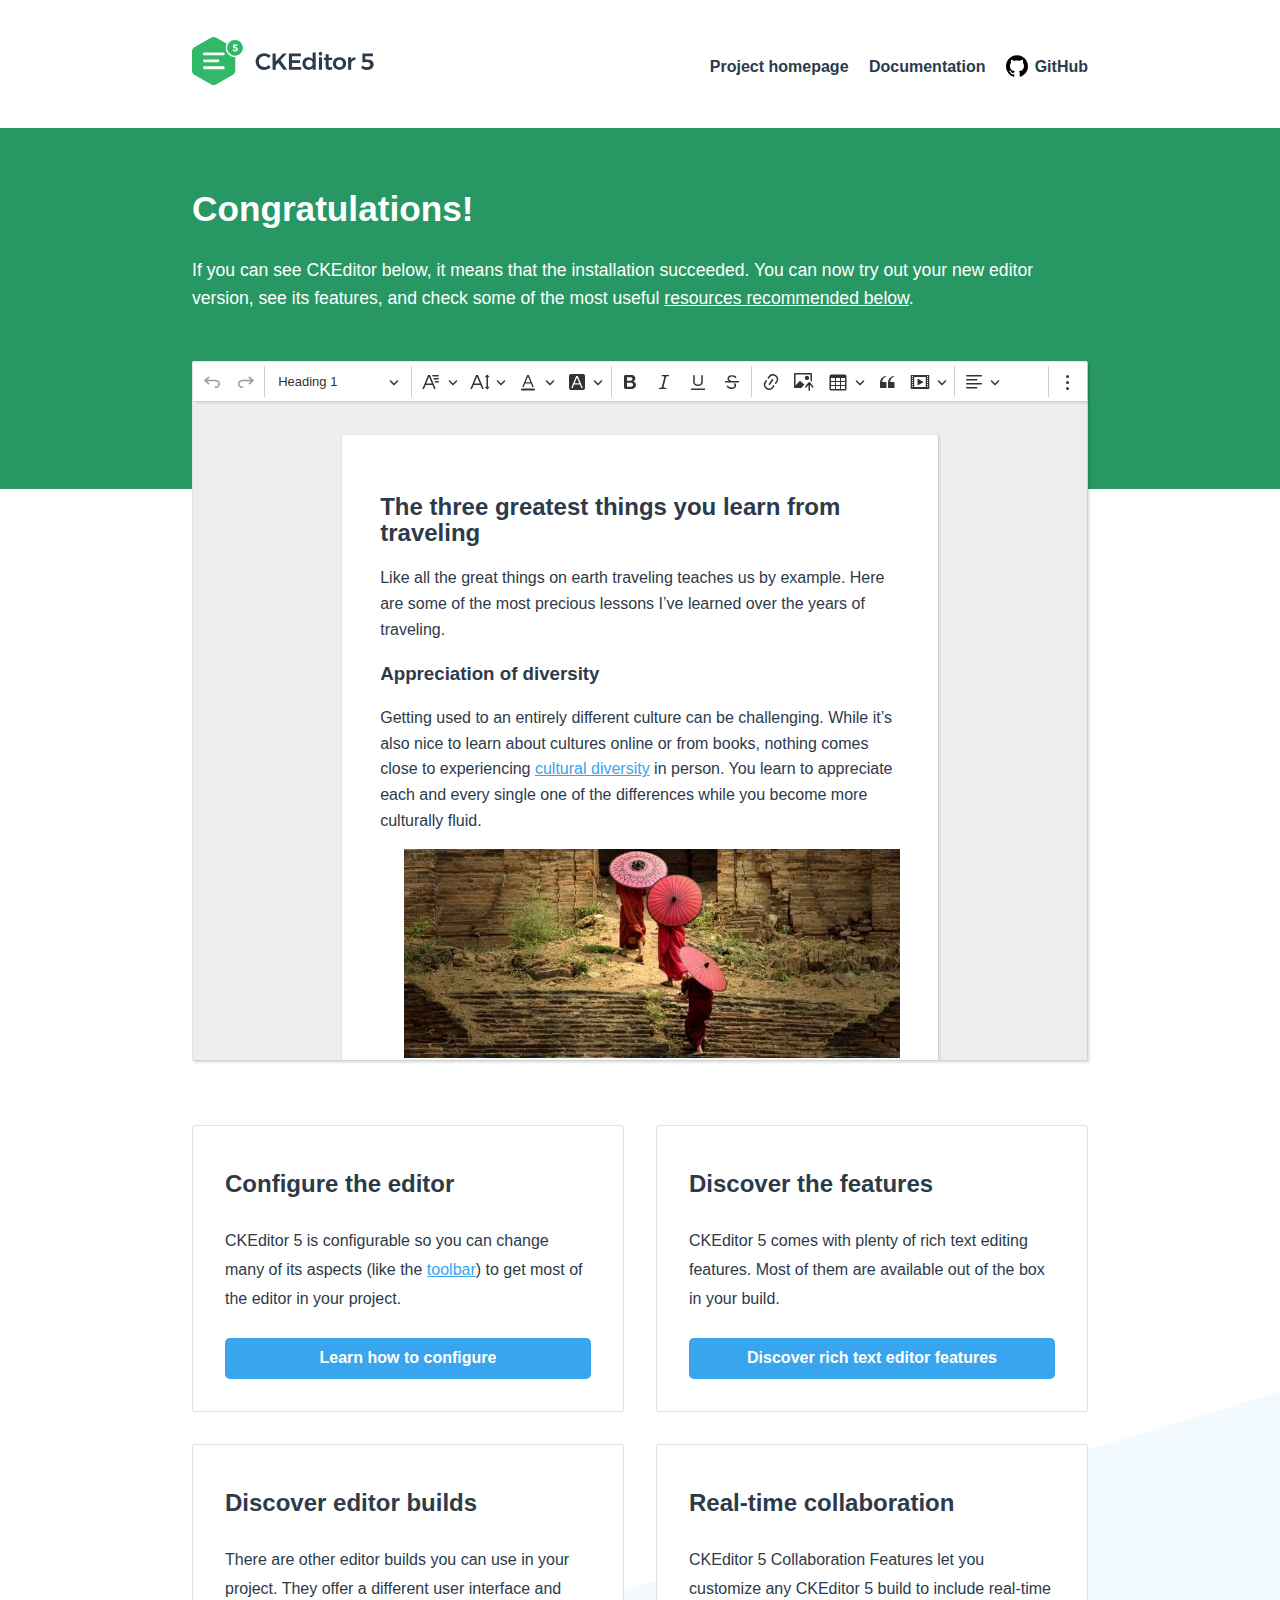
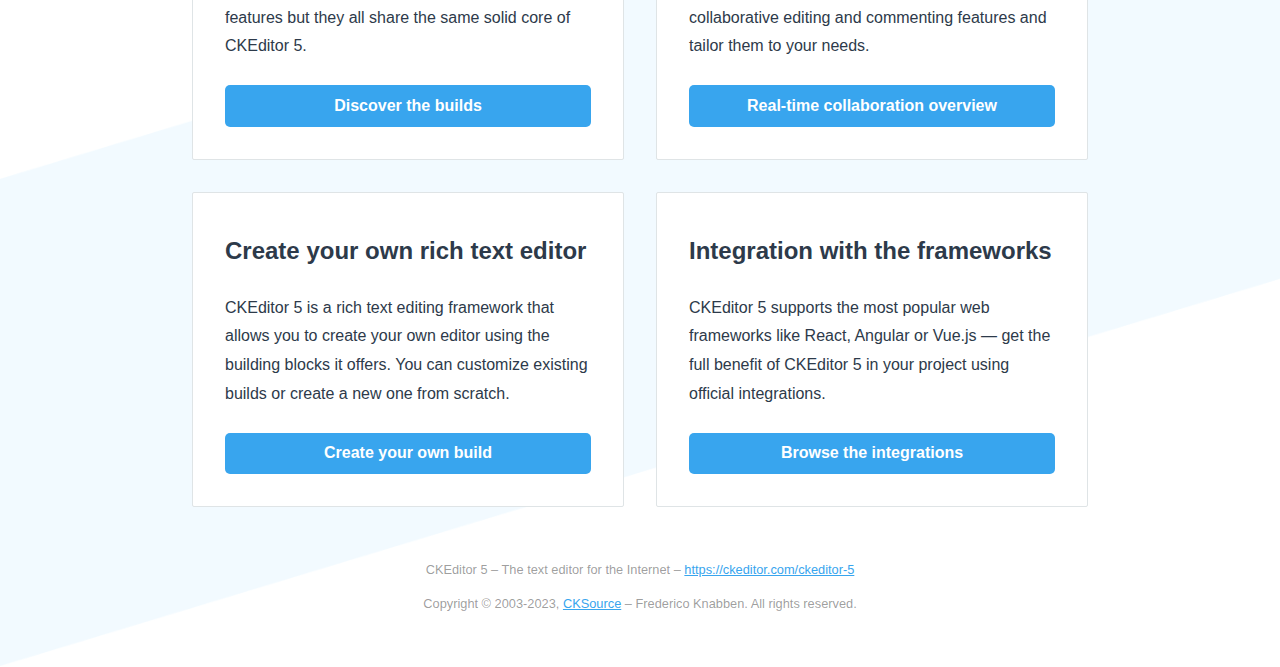
==== miroffice/src/main/resources/static/ckeditor/index.html @ a8e06569 "ckedtior 추가, approval 전자결재 구성중" ====
<!DOCTYPE html>
<!--
Copyright (c) 2003-2023, CKSource Holding sp. z o.o. All rights reserved.
For licensing, see LICENSE.md or https://ckeditor.com/legal/ckeditor-oss-license
-->
<html lang="en">
<head>
	<meta charset="utf-8">
	<meta name="viewport" content="width=device-width, initial-scale=1.0, maximum-scale=1.0" />
	<link type="text/css" href="sample/css/sample.css" rel="stylesheet" media="screen" />
	<title>CKEditor 5 – document editor build sample</title>
</head>
<body>

<header>
	<div class="centered">
		<h1><a href="https://ckeditor.com/ckeditor-5"><img src="sample/img/logo.svg" alt="CKEditor 5 rich text editor" /></a></h1>

		<input type="checkbox" id="menu-toggle" />
		<label for="menu-toggle"></label>
		  
		<nav>
			<ul>
				<li><a href="https://ckeditor.com/ckeditor-5">Project homepage</a></li>
				<li><a href="https://ckeditor.com/docs/">Documentation</a></li>
				<li><a href="https://github.com/ckeditor/ckeditor5">GitHub</a></li>
			</ul>
		</nav>
	</div>
</header>

<main>
	<div class="message">
		<div class="centered">
			<h1>Congratulations!</h1>

			<p>If you can see CKEditor below, it means that the installation succeeded. You can now try out your new editor version, see its features,
			and check some of the most useful <a href="#references">resources recommended below</a>.</p>
		</div>
	</div>
	<div class="centered">
		<div class="document-editor">
			<div class="toolbar-container"></div>
			<div class="content-container">
				<div id="editor">
					<h2>The three greatest things you learn from traveling</h2>
		
					<p>Like all the great things on earth traveling teaches us by example. Here are some of the most precious lessons I’ve learned over the years of traveling.</p>
		
					<h3>Appreciation of diversity</h3>
		
					<p>Getting used to an entirely different culture can be challenging. While it’s also nice to learn about cultures online or from books, nothing comes close to experiencing <a href="https://en.wikipedia.org/wiki/Cultural_diversity">cultural diversity</a> in person. You learn to appreciate each and every single one of the differences while you become more culturally fluid.</p>
		
					<figure class="image image-style-align-right"><img src="sample/img/umbrellas.jpg" alt="Three Monks walking on ancient temple.">
						<figcaption>Leaving your comfort zone might lead you to such beautiful sceneries like this one.</figcaption>
					</figure>
		
					<h3>Confidence</h3>
		
					<p>Going to a new place can be quite terrifying. While change and uncertainty makes us scared, traveling teaches us how ridiculous it is to be afraid of something before it happens. The moment you face your fear and see there was nothing to be afraid of, is the moment you discover bliss.</p>
				</div>
			</div>
		</div>

		<div id="references">
			<section>
				<h2>Configure the editor</h2>
				<p>CKEditor 5 is configurable so you can change many of its aspects (like the <a href="https://ckeditor.com/docs/ckeditor5/latest/builds/guides/integration/configuration.html#toolbar-setup">toolbar</a>) to get most of the editor in your project.</p>
				<p><a href="https://ckeditor.com/docs/ckeditor5/latest/builds/guides/integration/configuration.html">Learn how to configure</a></p>
			</section>

			<section>
				<h2>Discover the features</h2>
				<p>CKEditor 5 comes with plenty of rich text editing features. Most of them are available out of the box in your build.</p>
				<p><a href="https://ckeditor.com/docs/ckeditor5/latest/features/index.html">Discover rich text editor features</a></p>				</section>

			<section>
				<h2>Discover editor builds</h2>
				<p>There are other editor builds you can use in your project. They offer a different user interface and features but they all share the same solid core of CKEditor 5.</p>
				<p><a href="https://ckeditor.com/docs/ckeditor5/latest/builds/guides/overview.html">Discover the builds</a></p>
			</section>

			<section>
				<h2>Real-time collaboration</h2>
				<p>CKEditor 5 Collaboration Features let you customize any CKEditor 5 build to include real-time collaborative editing and commenting features and tailor them to your needs.</p>
				<p><a href="https://ckeditor.com/docs/ckeditor5/latest/features/collaboration/collaboration.html">Real-time collaboration overview</a></p>
			</section>

			<section>
				<h2>Create your own rich text editor</h2>
				<p>CKEditor 5 is a rich text editing framework that allows you to create your own editor using the building blocks it offers. You can customize existing builds or create a new one from scratch.</p>
				<p><a href="https://ckeditor.com/docs/ckeditor5/latest/builds/guides/development/custom-builds.html">Create your own build</a></p>
			</section>

			<section>
				<h2>Integration with the frameworks</h2>
				<p>CKEditor 5 supports the most popular web frameworks like React, Angular or Vue.js &mdash; get the full benefit of CKEditor 5 in your project using official integrations.</p>
				<p><a href="https://ckeditor.com/docs/ckeditor5/latest/builds/guides/integration/frameworks/overview.html">Browse the integrations</a></p>
			</section>	
		</div>
	</div>
</main>

<footer>
	<div>
		<p>CKEditor 5 – The text editor for the Internet – <a href="https://ckeditor.com/ckeditor-5">https://ckeditor.com/ckeditor-5</a></p>
		<p>Copyright © 2003-2023, <a href="https://cksource.com/">CKSource</a> – Frederico Knabben. All rights reserved.</p>
	</div>
</footer>

<script src="ckeditor.js"></script>

<script>
	DecoupledEditor
		.create( document.querySelector( '#editor' ), {
			// toolbar: [ 'heading', '|', 'bold', 'italic', 'link' ]
		} )
		.then( editor => {
			const toolbarContainer = document.querySelector( 'main .toolbar-container' );

			toolbarContainer.prepend( editor.ui.view.toolbar.element );

			window.editor = editor;
		} )
		.catch( err => {
			console.error( err.stack );
		} );
</script>

</body>
</html>
---- miroffice/src/main/resources/static/ckeditor/sample/css/sample.css ----
/**
 * @license Copyright (c) 2003-2023, CKSource Holding sp. z o.o. All rights reserved.
 * For licensing, see LICENSE.md or https://ckeditor.com/legal/ckeditor-oss-license
 */

:root {
	--ck-sample-base-spacing: 2em;
	--ck-sample-color-white: #fff;
	--ck-sample-color-green: #279863;
}

body, html {
	padding: 0;
	margin: 0;

	font-family: sans-serif, Arial, Verdana, "Trebuchet MS", "Apple Color Emoji", "Segoe UI Emoji", "Segoe UI Symbol";
	font-size: 16px;
	line-height: 22px;
}

body {
	height: 100%;
	color: #2D3A4A;
	background-image: url(../img/bg.png);
	background-repeat: no-repeat;
	background-position: 50% 100%;
	background-size: 100% auto;
}

body * {
	box-sizing: border-box;
}

a {
	color: #38A5EE;
}

abbr {
	border-bottom: 1px dotted #333;
	text-decoration: none;
}

.centered {
	max-width: 960px;
	margin: 0 auto;
	padding: 0 var(--ck-sample-base-spacing);
}

/* --------- HEADER ---------------------------------------------------------------------------- */

header .centered {
	display: flex;
	flex-flow: row nowrap;
	justify-content: space-between;
	align-items: center;
	min-height: 8em;
}

header h1 {
	margin: 0;
	font-size: 1em;
	display: inline-block;
}

header h1 a {
	display: inline-block;
	line-height: 0;
}

header h1 img {
	height: 3em;
}

header nav ul {
	margin: 0;
	padding: 0;
	list-style-type: none;
}

header nav ul li {
	display: inline-block;
}

header nav ul li + li {
	margin-left: 1em;
}

header nav ul li a {
	font-weight: bold;
	text-decoration: none;
	color: #2D3A4A;
}

header nav ul li a:hover {
	text-decoration: underline;
}

header nav ul li:last-child a::before {
	content: url(../img/github.svg);
	width: 1.4em;
	height: 1.4em;
	display: inline-block;
	margin-right: .4em;
	position: relative;
	top: .3em;
}

header input {
	display: none;
}

header label {
	display: none;
}

/* --------- MAIN ------------------------------------------------------------------------------- */

main .message {
	padding: 0 0 var(--ck-sample-base-spacing);
	background: var(--ck-sample-color-green);
	color: var(--ck-sample-color-white);
}

main .message::after {
	content: "";
	z-index: -1;
	display: block;
	height: 10em;
	width: 100%;
	background: var(--ck-sample-color-green);
	position: absolute;
	left: 0;
}

main .message h1 {
	padding-top: var(--ck-sample-base-spacing);
	margin: 0 0 1em;
	font-size: 2.2em;
}

main .message p {
	font-size: 1.1em;
	line-height: 1.6em;
}

main .message p a {
	color: var(--ck-sample-color-white);
}

main #editor {
	background: var(--ck-sample-color-white);
	box-shadow: 2px 2px 2px rgba(0,0,0,.1);
	border: 1px solid #DFE4E6;			
	border-bottom-color: #cdd0d2;
	border-right-color: #cdd0d2;
}

main .ck.ck-editor {
	box-shadow: 2px 2px 2px rgba(0,0,0,.1);
}

main .ck.ck-content {
	font-size: 1em;
	line-height: 1.6em;
	margin-bottom: 0.8em;
	min-height: 200px;
	padding: 1.5em 2em;
}

main #references {
	margin: 4em 0 var(--ck-sample-base-spacing);
	display: grid;
	grid-template-columns: repeat( auto-fit, minmax(320px, 1fr) );
	grid-gap: var(--ck-sample-base-spacing);
}

main #references > section {
	background: var(--ck-sample-color-white);
	border-radius: 2px;
	border: 1px solid #DFE4E6;			
	padding: var(--ck-sample-base-spacing);
	line-height: 1.8em;

	display: flex;
	flex-flow: column nowrap;
	justify-content: space-between;
}

main #references > section h2 {
	margin: .5em 0;
}

main #references > section p:first-of-type {
	flex: 1 0 auto;
}

main #references > section p:last-child {
	margin: calc(.25*var(--ck-sample-base-spacing)) 0 0;
}

main #references > section p:last-child a {
	background: #38A5EE;
	border-radius: 5px;
	padding: .4em 1em;
	color: var(--ck-sample-color-white);
	text-decoration: none;
	font-weight: bold;
	display: block;
	text-align: center;
}

main #references > section p:last-child a:hover {
	background: #218cd4;
}

/* --------- MAIN / DOCUMENT EDITOR --------------------------------------------------------------- */

main .document-editor {
	border: 1px solid #DFE4E6;
	border-bottom-color: #cdd0d2;
	border-right-color: #cdd0d2;
	border-radius: 2px;
	max-height: 700px;
	display: flex;
	flex-flow: column nowrap;
	box-shadow: 2px 2px 2px rgba(0,0,0,.1);
}

main .toolbar-container {
	z-index: 1;
	position: relative;
	box-shadow: 2px 2px 1px rgba(0,0,0,.05);
}

main .toolbar-container .ck.ck-toolbar {
	border-top-width: 0;
	border-left-width: 0;
	border-right-width: 0;
	border-radius: 0;
}

main .content-container {
	padding: var(--ck-sample-base-spacing);
	background: #eee;
	overflow-y: scroll;
}

main .content-container #editor {
	border-top-left-radius: 0;
	border-top-right-radius: 0;

	width: 15.8cm;
	min-height: 21cm;
	padding: 1cm 1cm 2cm;
	margin: 0 auto;
	box-shadow: 2px 2px 1px rgba(0,0,0,.05);
}

/* --------- FOOTER ------------------------------------------------------------------------------- */

footer {
	margin: calc(2*var(--ck-sample-base-spacing)) var(--ck-sample-base-spacing);
	font-size: .8em;
	text-align: center;
	color: rgba(0,0,0,.4);
}

/* --------- RWD ------------------------------------------------------------------------------- */

@media (max-width: 900px) {
	header .centered {
		padding-top: var(--ck-sample-base-spacing);
		padding-bottom: var(--ck-sample-base-spacing);
		flex-flow: column nowrap;
		align-items: stretch;
		min-height: unset;
	}

	header h1 {
		text-align: center;
		margin-bottom: var(--ck-sample-base-spacing);
	}

	header nav ul {
		text-align: center;
	}
}

@media (max-width: 600px) {
	header .centered {
		padding-left: 0;
		padding-right: 0;
	}

	header nav {
		position: absolute;
		top: 0;
		left: 0;
		right: 0;		
		background: #fff;
		padding: 1em 0;
		transition: all .4s ease-out;
		transform: translateY(-100%);
		overflow: hidden;
	}

	header h1 {
		margin: 0;
	}

	header nav ul li {
		display: block;
		line-height: 3em;
		margin-bottom: 1px;
	}

	header nav ul li a {
		display: block;
	}

	header nav ul li a:hover {
		background: #eee;
	}

	header nav ul li + li {
		margin-left: 0;
	}

	header label {
		display: block;
		color: #fff;
		width: 40px;
		height: 40px;
		position: absolute;
		top: 10px;
		left: 10px;
		z-index: 1;
		transition: transform .2s ease-out;
		transform: rotate(0deg);
		background: url([data-uri]) center center no-repeat;
	}

	header input:checked ~ nav {
		transform: translateY(0%);
		box-shadow: 0 3px 3px rgba(0,0,0,.1);		
	}

	header input:checked ~ label {
		background-image: url([data-uri]);
		transform: rotate(180deg);
	}

	main #references {
		grid-template-columns: repeat( auto-fit, minmax(240px, 1fr) );
	}
}
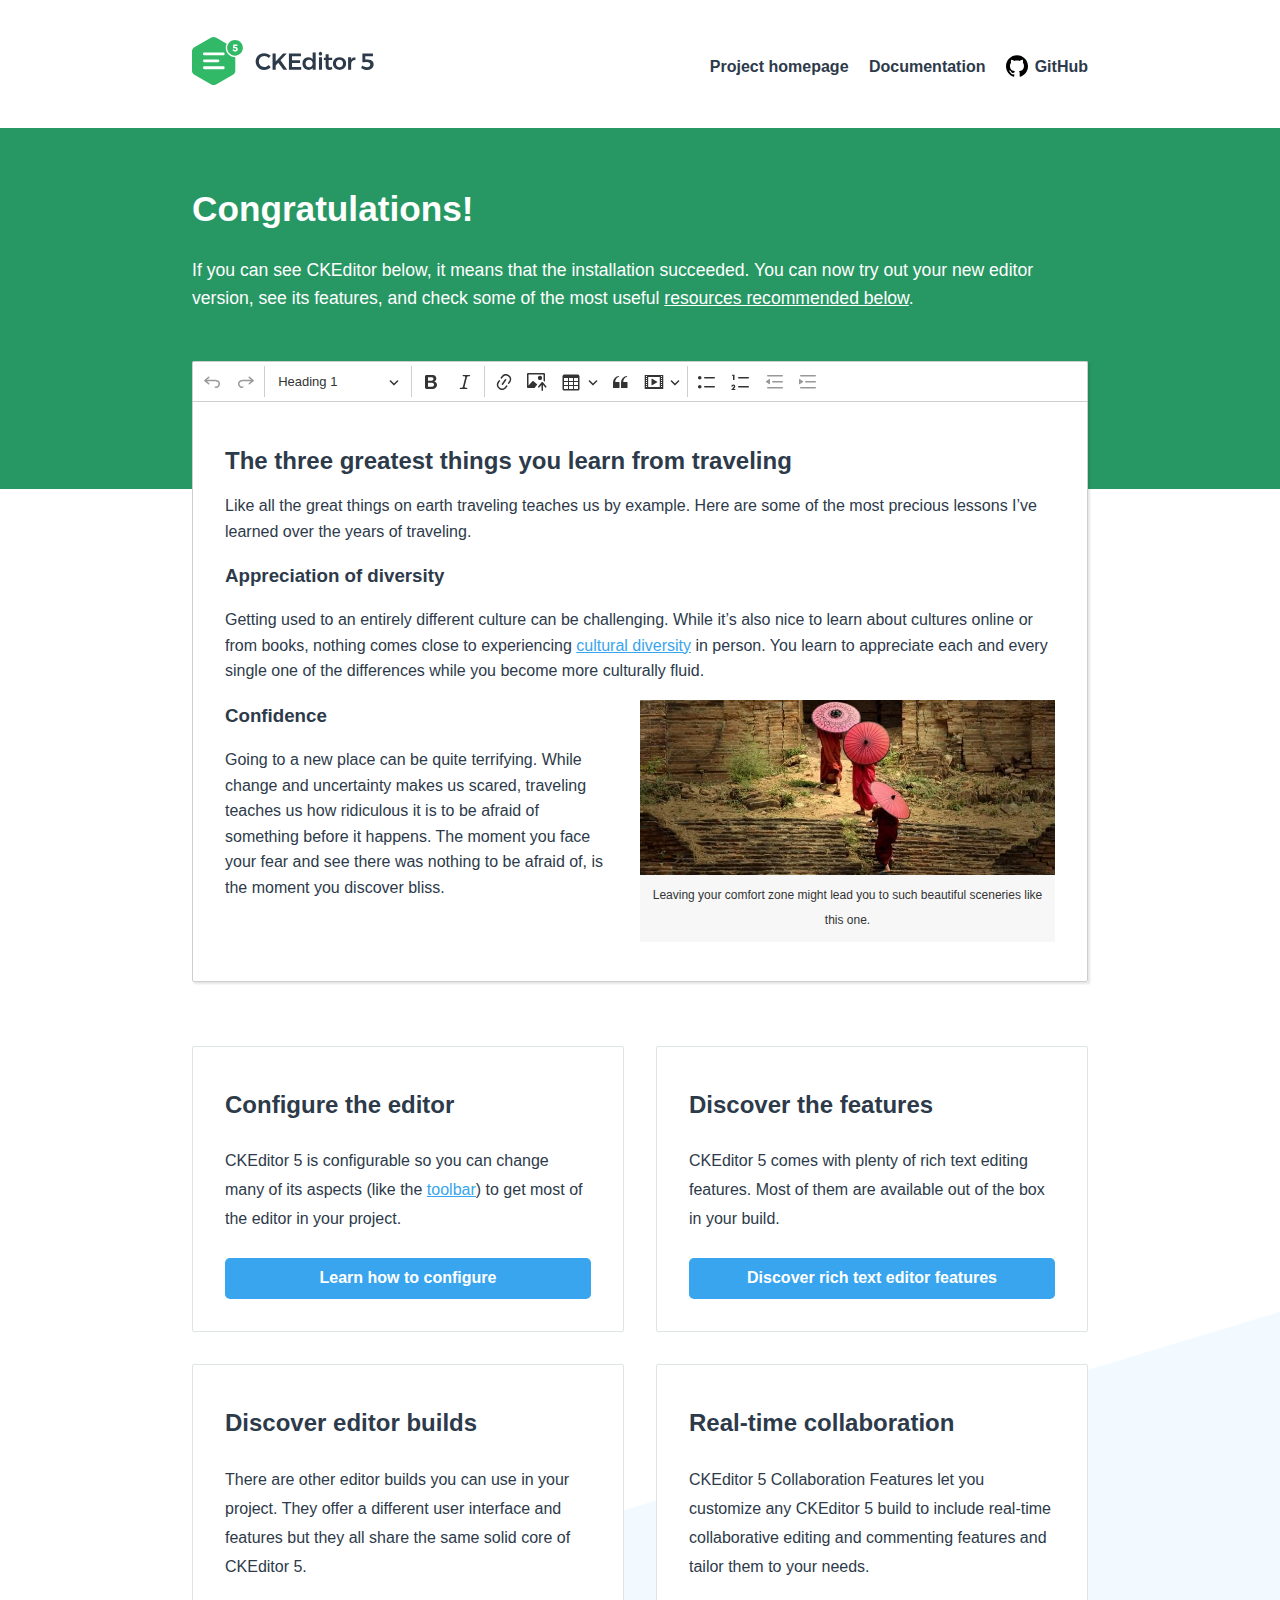
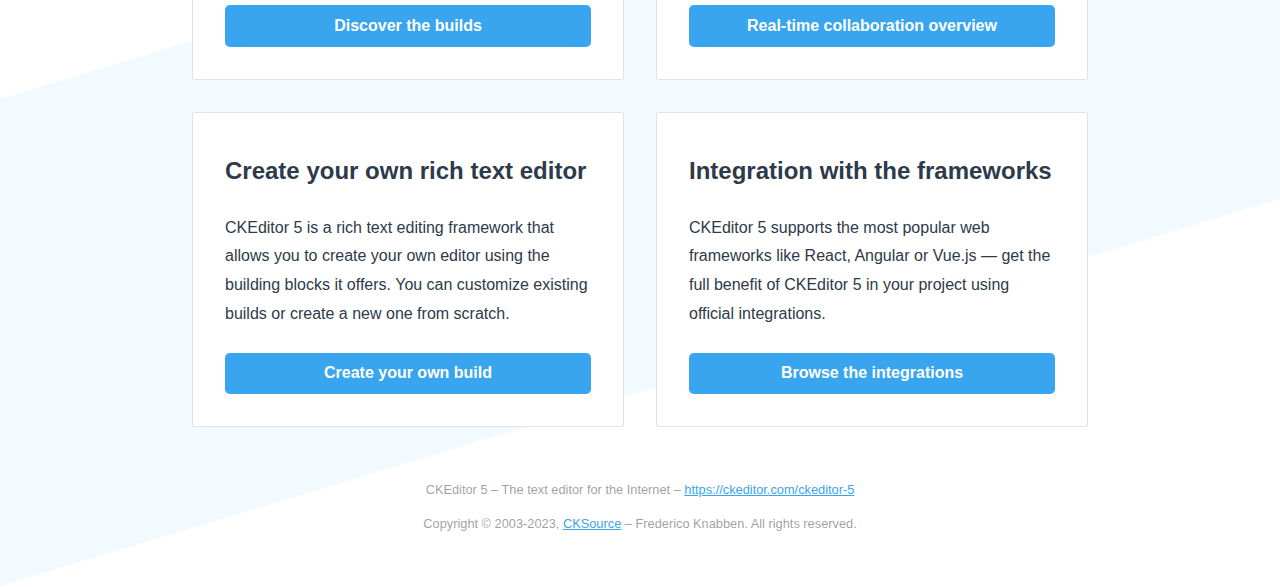
==== commit 92454796: "전자결재 수정중" ====
--- a/miroffice/src/main/resources/static/ckeditor/index.html
+++ b/miroffice/src/main/resources/static/ckeditor/index.html
@@ -8,13 +8,13 @@
 	<meta charset="utf-8">
 	<meta name="viewport" content="width=device-width, initial-scale=1.0, maximum-scale=1.0" />
 	<link type="text/css" href="sample/css/sample.css" rel="stylesheet" media="screen" />
-	<title>CKEditor 5 – document editor build sample</title>
+	<title>CKEditor 5 – classic editor build sample</title>
 </head>
 <body>
 
 <header>
 	<div class="centered">
-		<h1><a href="https://ckeditor.com/ckeditor-5"><img src="sample/img/logo.svg" alt="CKEditor 5 rich text editor" /></a></h1>
+		<h1><a href="https://ckeditor.com/ckeditor-5"><img src="sample/img/logo.svg" alt="WYSIWYG editor - CKEditor 5" /></a></h1>
 
 		<input type="checkbox" id="menu-toggle" />
 		<label for="menu-toggle"></label>
@@ -39,27 +39,22 @@
 		</div>
 	</div>
 	<div class="centered">
-		<div class="document-editor">
-			<div class="toolbar-container"></div>
-			<div class="content-container">
-				<div id="editor">
-					<h2>The three greatest things you learn from traveling</h2>
-		
-					<p>Like all the great things on earth traveling teaches us by example. Here are some of the most precious lessons I’ve learned over the years of traveling.</p>
-		
-					<h3>Appreciation of diversity</h3>
-		
-					<p>Getting used to an entirely different culture can be challenging. While it’s also nice to learn about cultures online or from books, nothing comes close to experiencing <a href="https://en.wikipedia.org/wiki/Cultural_diversity">cultural diversity</a> in person. You learn to appreciate each and every single one of the differences while you become more culturally fluid.</p>
-		
-					<figure class="image image-style-align-right"><img src="sample/img/umbrellas.jpg" alt="Three Monks walking on ancient temple.">
-						<figcaption>Leaving your comfort zone might lead you to such beautiful sceneries like this one.</figcaption>
-					</figure>
-		
-					<h3>Confidence</h3>
-		
-					<p>Going to a new place can be quite terrifying. While change and uncertainty makes us scared, traveling teaches us how ridiculous it is to be afraid of something before it happens. The moment you face your fear and see there was nothing to be afraid of, is the moment you discover bliss.</p>
-				</div>
-			</div>
+		<div id="editor">
+			<h2>The three greatest things you learn from traveling</h2>
+
+			<p>Like all the great things on earth traveling teaches us by example. Here are some of the most precious lessons I’ve learned over the years of traveling.</p>
+
+			<h3>Appreciation of diversity</h3>
+
+			<p>Getting used to an entirely different culture can be challenging. While it’s also nice to learn about cultures online or from books, nothing comes close to experiencing <a href="https://en.wikipedia.org/wiki/Cultural_diversity">cultural diversity</a> in person. You learn to appreciate each and every single one of the differences while you become more culturally fluid.</p>
+
+			<figure class="image image-style-side"><img src="sample/img/umbrellas.jpg" alt="Three Monks walking on ancient temple.">
+				<figcaption>Leaving your comfort zone might lead you to such beautiful sceneries like this one.</figcaption>
+			</figure>
+
+			<h3>Confidence</h3>
+
+			<p>Going to a new place can be quite terrifying. While change and uncertainty makes us scared, traveling teaches us how ridiculous it is to be afraid of something before it happens. The moment you face your fear and see there was nothing to be afraid of, is the moment you discover bliss.</p>
 		</div>
 
 		<div id="references">
@@ -111,15 +106,11 @@
 <script src="ckeditor.js"></script>
 
 <script>
-	DecoupledEditor
+	ClassicEditor
 		.create( document.querySelector( '#editor' ), {
 			// toolbar: [ 'heading', '|', 'bold', 'italic', 'link' ]
 		} )
 		.then( editor => {
-			const toolbarContainer = document.querySelector( 'main .toolbar-container' );
-
-			toolbarContainer.prepend( editor.ui.view.toolbar.element );
-
 			window.editor = editor;
 		} )
 		.catch( err => {
